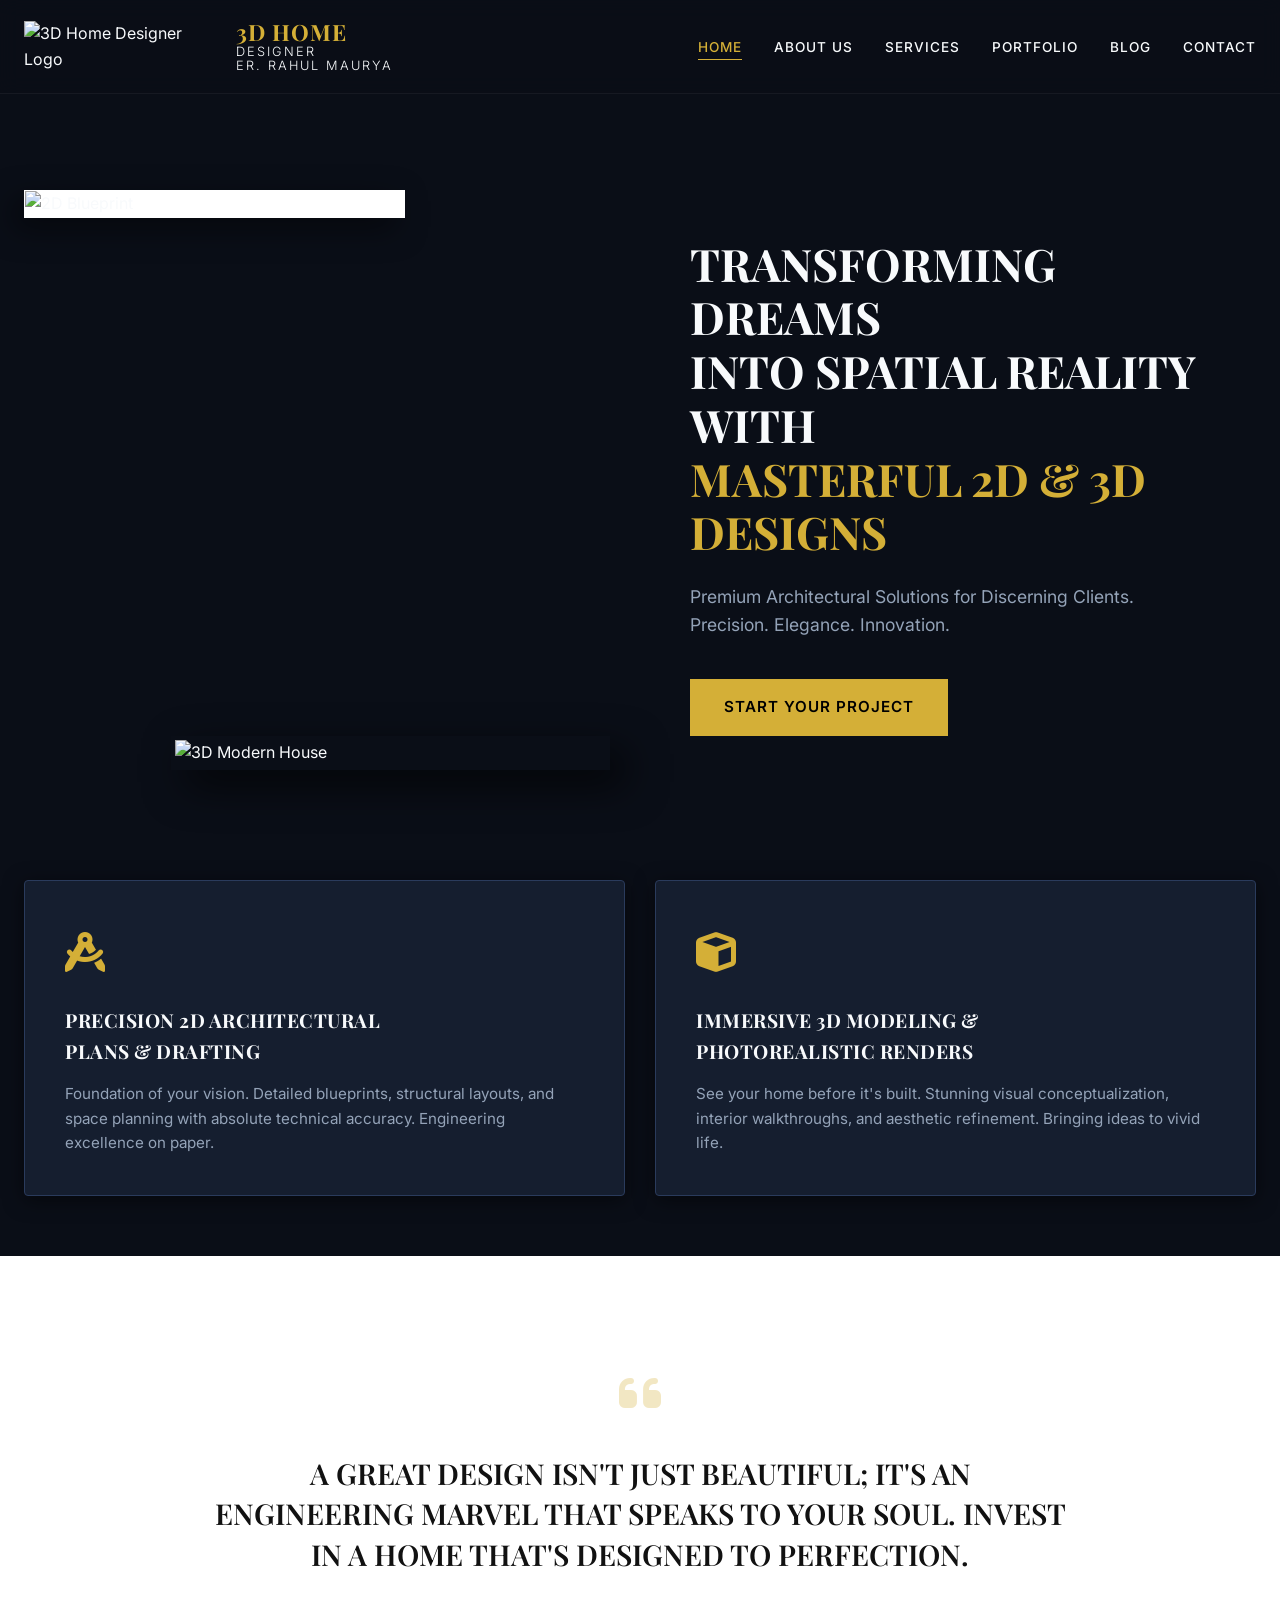
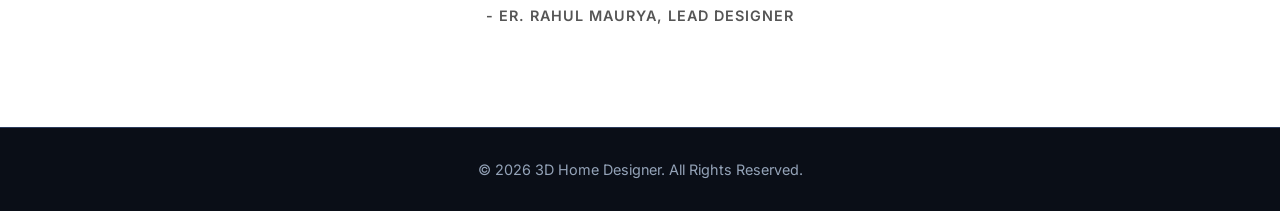
==== index.html @ 11d0a548 "Add files via upload" ====
<!DOCTYPE html>
<html lang="en">
<head>
    <meta charset="UTF-8">
    <meta name="viewport" content="width=device-width, initial-scale=1.0">
    <title>3D Home Designer - Transforming Dreams Into Spatial Reality</title>
    <meta name="description" content="क्या आप नया घर बना रहे हैं? हमसे पाएं बेस्ट 2D Floor Plan और 3D Front Elevation Design।">
    <meta name="keywords" content="Home Design, 2D House Map, 3D Building Design, Makan ka Naksha, Ghar ka Design">
    <!-- Fonts -->
    <link rel="preconnect" href="https://fonts.googleapis.com">
    <link rel="preconnect" href="https://fonts.gstatic.com" crossorigin>
    <link href="https://fonts.googleapis.com/css2?family=Inter:wght@300;400;500&family=Playfair+Display:wght@400;600;700&display=swap" rel="stylesheet">
    <!-- FontAwesome for Icons -->
    <link rel="stylesheet" href="https://cdnjs.cloudflare.com/ajax/libs/font-awesome/6.4.0/css/all.min.css">
    <!-- CSS -->
    <link rel="stylesheet" href="style.css">
</head>
<body>

    <!-- Header -->
    <header class="header">
        <div class="container header-container">
            <div class="logo">
                <img src="images/logo.png" alt="3D Home Designer Logo" class="custom-logo">
                <div class="logo-text">
                    <span class="logo-title">3D HOME</span>
                    <span class="logo-subtitle">DESIGNER</span>
                    <span class="logo-subtitle">ER. RAHUL MAURYA</span>
                </div>
            </div>
            
            <nav class="navbar">
                <ul class="nav-links">
                    <li><a href="#" class="active">HOME</a></li>
                    <li><a href="about.html">ABOUT US</a></li>
                    <li><a href="services.html">SERVICES</a></li>
                    <li><a href="#">PORTFOLIO</a></li>
                    <li><a href="#">BLOG</a></li>
                    <li><a href="contact.html">CONTACT</a></li>
                </ul>
            </nav>
            
            <!-- Mobile Menu Toggle -->
            <div class="mobile-menu-btn">
                <i class="fa-solid fa-bars"></i>
            </div>
        </div>
    </header>

    <!-- Main Hero Section -->
    <main class="hero-section">
        <div class="container hero-container">
            
            <!-- Left Side: Images -->
            <div class="hero-images animate-on-scroll slide-up">
                <div class="image-collage">
                    <img src="images/2d_blueprint.png" alt="2D Blueprint" class="img-2d">
                    <img src="images/3d_render.png" alt="3D Modern House" class="img-3d">
                </div>
            </div>

            <!-- Right Side: Content -->
            <div class="hero-content animate-on-scroll fade-in">
                <h1 class="hero-title">
                    TRANSFORMING DREAMS<br>
                    INTO SPATIAL REALITY WITH<br>
                    <span class="gold-text">MASTERFUL 2D & 3D DESIGNS</span>
                </h1>
                <p class="hero-subtitle">
                    Premium Architectural Solutions for Discerning Clients.<br>
                    Precision. Elegance. Innovation.
                </p>
                <a href="start-project.html" class="btn btn-primary neon-hover">START YOUR PROJECT</a>
            </div>
            
        </div>
    </main>

    <!-- Features Section -->
    <section class="features-section">
        <div class="container features-container">
            
            <!-- Feature Card 1 -->
            <div class="feature-card dark-card neon-border animate-on-scroll slide-up" style="transition-delay: 0.1s;">
                <div class="card-icon">
                    <i class="fa-solid fa-compass-drafting"></i>
                </div>
                <h3 class="card-title">PRECISION 2D ARCHITECTURAL<br>PLANS & DRAFTING</h3>
                <p class="card-desc">
                    Foundation of your vision. Detailed blueprints, structural layouts, and space planning with absolute technical accuracy. Engineering excellence on paper.
                </p>
            </div>

            <!-- Feature Card 2 -->
            <div class="feature-card dark-card neon-border animate-on-scroll slide-up" style="transition-delay: 0.3s;">
                <div class="card-icon">
                    <i class="fa-solid fa-cube"></i>
                </div>
                <h3 class="card-title">IMMERSIVE 3D MODELING &<br>PHOTOREALISTIC RENDERS</h3>
                <p class="card-desc">
                    See your home before it's built. Stunning visual conceptualization, interior walkthroughs, and aesthetic refinement. Bringing ideas to vivid life.
                </p>
            </div>

        </div>
    </section>

    <!-- Testimonial Section -->
    <section class="testimonial-section animate-on-scroll fade-in">
        <div class="container testimonial-container">
            <div class="quote-icon">
                <i class="fa-solid fa-quote-left"></i>
            </div>
            <blockquote class="testimonial-text">
                A GREAT DESIGN ISN'T JUST BEAUTIFUL; IT'S AN ENGINEERING MARVEL THAT SPEAKS TO YOUR SOUL. INVEST IN A HOME THAT'S DESIGNED TO PERFECTION.
            </blockquote>
            <p class="testimonial-author">- Er. Rahul Maurya, Lead Designer</p>
        </div>
    </section>

    <!-- Footer -->
    <footer class="footer">
        <div class="container">
            <p>&copy; 2026 3D Home Designer. All Rights Reserved.</p>
        </div>
    </footer>

    <!-- Scripts -->
    <script src="script.js"></script>
</body>
</html>
---- style.css ----
:root {
    --color-bg-dark: #0a0e17; /* Very dark slate blue/black */
    --color-bg-light: #ffffff;
    --color-primary: #d4af37; /* Gold/Sand color */
    --color-primary-glow: rgba(212, 175, 55, 0.5);
    --color-text-main: #f8fafc;
    --color-text-muted: #94a3b8;
    --color-card-bg: #151e2f; /* Slightly lighter than bg */
    --color-card-border: #2a3b5c;

    --font-heading: 'Playfair Display', serif;
    --font-body: 'Inter', sans-serif;
    
    --transition-smooth: all 0.4s cubic-bezier(0.25, 0.46, 0.45, 0.94);
}

* {
    margin: 0;
    padding: 0;
    box-sizing: border-box;
}

body {
    font-family: var(--font-body);
    background-color: var(--color-bg-dark);
    color: var(--color-text-main);
    line-height: 1.6;
    overflow-x: hidden;
}

/* Utilities */
.container {
    max-width: 1280px;
    margin: 0 auto;
    padding: 0 24px;
}

.gold-text {
    color: var(--color-primary);
}

a {
    text-decoration: none;
    color: inherit;
}

/* Typography */
h1, h2, h3, .logo-title {
    font-family: var(--font-heading);
}

/* Buttons with Neon Effect */
.btn {
    display: inline-block;
    padding: 14px 32px;
    font-family: var(--font-body);
    font-weight: 600;
    font-size: 0.95rem;
    letter-spacing: 1px;
    border: 2px solid transparent;
    cursor: pointer;
    transition: var(--transition-smooth);
    position: relative;
    overflow: hidden;
    z-index: 1;
}

.btn-primary {
    background-color: var(--color-primary);
    color: #000;
    border-color: var(--color-primary);
}

.neon-hover:hover {
    background-color: transparent;
    color: var(--color-primary);
    box-shadow: 0 0 15px var(--color-primary-glow), inset 0 0 10px var(--color-primary-glow);
    text-shadow: 0 0 5px var(--color-primary-glow);
}

/* Header */
.header {
    position: fixed;
    top: 0;
    left: 0;
    width: 100%;
    padding: 20px 0;
    background: rgba(10, 14, 23, 0.9);
    backdrop-filter: blur(10px);
    z-index: 1000;
    border-bottom: 1px solid rgba(255,255,255,0.05);
}

.header-container {
    display: flex;
    justify-content: space-between;
    align-items: center;
}

.logo {
    display: flex;
    align-items: center;
    gap: 12px;
}

.custom-logo {
    height: 50px; /* Made the logo slightly bigger */
    width: auto;
    max-width: 200px;
    object-fit: contain;
}

.logo-text {
    display: flex;
    flex-direction: column;
    line-height: 1.1;
}

.logo-title {
    font-size: 1.4rem;
    font-weight: 700;
    letter-spacing: 1px;
    color: var(--color-primary);
}

.logo-subtitle {
    font-size: 0.8rem;
    font-weight: 300;
    letter-spacing: 2px;
    color: var(--color-text-main);
}


.nav-links {
    display: flex;
    list-style: none;
    gap: 32px;
}

.nav-links a {
    font-size: 0.85rem;
    font-weight: 500;
    letter-spacing: 1px;
    text-transform: uppercase;
    color: var(--color-text-main);
    transition: var(--transition-smooth);
    position: relative;
}

.nav-links a:hover, .nav-links a.active {
    color: var(--color-primary);
}

.nav-links a::after {
    content: '';
    position: absolute;
    bottom: -5px;
    left: 0;
    width: 0;
    height: 1px;
    background-color: var(--color-primary);
    transition: var(--transition-smooth);
}

.nav-links a:hover::after, .nav-links a.active::after {
    width: 100%;
}

.mobile-menu-btn {
    display: none;
    font-size: 1.5rem;
    color: var(--color-text-main);
    cursor: pointer;
}

/* Hero Section */
.hero-section {
    padding-top: 140px;
    padding-bottom: 60px;
    min-height: 100vh;
    display: flex;
    align-items: center;
}

.hero-container {
    display: grid;
    grid-template-columns: 1fr 1fr;
    gap: 60px;
    align-items: center;
}

.image-collage {
    position: relative;
    width: 100%;
    height: 600px;
}

.img-2d {
    position: absolute;
    top: 0;
    left: 0;
    width: 65%;
    height: auto;
    z-index: 1;
    border: 1px solid rgba(255,255,255,0.1);
    box-shadow: -10px 10px 30px rgba(0,0,0,0.5);
    background: #fff; /* Since blueprint is white bg */
}

.img-3d {
    position: absolute;
    bottom: 20px;
    right: 0;
    width: 75%;
    height: auto;
    z-index: 2;
    border: 4px solid var(--color-bg-dark);
    box-shadow: 15px 15px 40px rgba(0,0,0,0.7);
    transition: var(--transition-smooth);
}

.image-collage:hover .img-3d {
    transform: scale(1.03) translate(-10px, -10px);
    box-shadow: 20px 20px 50px rgba(0,0,0,0.8), 0 0 20px rgba(212, 175, 55, 0.2);
}

.hero-content {
    padding-left: 20px;
}

.hero-title {
    font-size: 2.8rem;
    line-height: 1.2;
    margin-bottom: 24px;
    text-transform: uppercase;
}

.hero-subtitle {
    font-size: 1.1rem;
    color: var(--color-text-muted);
    margin-bottom: 40px;
    max-width: 90%;
}

/* Features Section */
.features-section {
    padding: 60px 0;
    position: relative;
    z-index: 10;
    margin-top: -80px; /* Overlap hero slightly */
}

.features-container {
    display: grid;
    grid-template-columns: 1fr 1fr;
    gap: 30px;
}

.dark-card {
    background: var(--color-card-bg);
    border: 1px solid var(--color-card-border);
    padding: 40px;
    border-radius: 4px;
    transition: var(--transition-smooth);
    position: relative;
    overflow: hidden;
}

.neon-border {
    /* Subtle glow by default */
    box-shadow: 0 4px 20px rgba(0,0,0,0.5);
}

.neon-border:hover {
    border-color: var(--color-primary);
    box-shadow: 0 0 20px var(--color-primary-glow), inset 0 0 10px rgba(212, 175, 55, 0.1);
    transform: translateY(-5px);
}

.card-icon {
    font-size: 2.5rem;
    color: var(--color-primary);
    margin-bottom: 20px;
}

.card-title {
    font-size: 1.2rem;
    margin-bottom: 16px;
    letter-spacing: 0.5px;
}

.card-desc {
    font-size: 0.95rem;
    color: var(--color-text-muted);
}

/* Testimonial Section - Light Theme Area as per image */
.testimonial-section {
    background-color: var(--color-bg-light);
    color: #111;
    padding: 100px 0;
    text-align: center;
    position: relative;
}

.testimonial-container {
    max-width: 900px;
    margin: 0 auto;
}

.quote-icon {
    font-size: 3rem;
    color: rgba(212, 175, 55, 0.3); /* Faded gold */
    margin-bottom: 20px;
}

.testimonial-text {
    font-family: var(--font-heading);
    font-size: 1.8rem;
    font-weight: 600;
    line-height: 1.4;
    margin-bottom: 30px;
}

.testimonial-author {
    font-family: var(--font-body);
    font-weight: 600;
    color: #555;
    text-transform: uppercase;
    letter-spacing: 1px;
    font-size: 0.9rem;
}

/* Footer */
.footer {
    background: var(--color-bg-dark);
    border-top: 1px solid var(--color-card-border);
    padding: 30px 0;
    text-align: center;
    color: var(--color-text-muted);
    font-size: 0.9rem;
}

/* Animations */
.animate-on-scroll {
    opacity: 0;
    visibility: hidden;
    transition: var(--transition-smooth);
}

.fade-in {
    transform: translateY(0);
}

.slide-up {
    transform: translateY(40px);
}

.is-visible {
    opacity: 1;
    visibility: visible;
    transform: translateY(0);
}

/* Responsive */
@media (max-width: 1024px) {
    .hero-container {
        grid-template-columns: 1fr;
        gap: 40px;
    }
    
    .hero-content {
        padding-left: 0;
        text-align: center;
    }
    
    .hero-title {
        font-size: 2.2rem;
    }
    
    .hero-subtitle {
        margin: 0 auto 30px auto;
    }
    
    .image-collage {
        height: 500px;
        max-width: 800px;
        margin: 0 auto;
    }
    
    .features-section {
        margin-top: 40px;
    }
}

@media (max-width: 768px) {
    .nav-links {
        display: none; /* Hide on mobile initially */
        position: absolute;
        top: 100%;
        left: 0;
        width: 100%;
        background: var(--color-bg-dark);
        flex-direction: column;
        align-items: center;
        padding: 20px 0;
        gap: 20px;
        border-bottom: 1px solid var(--color-card-border);
    }
    
    .nav-links.active {
        display: flex;
    }
    
    .mobile-menu-btn {
        display: block;
    }
    
    .features-container {
        grid-template-columns: 1fr;
    }
    
    .image-collage {
        height: 350px;
    }
    
    .img-2d {
        width: 80%;
    }
    
    .img-3d {
        width: 90%;
    }
    
    .testimonial-text {
        font-size: 1.4rem;
    }
}

/* Start Project Page Styles */
.page-section {
    padding-top: 140px;
    padding-bottom: 80px;
    min-height: 100vh;
}

.project-container {
    display: grid;
    grid-template-columns: 1fr 1.2fr;
    gap: 60px;
}

/* Left Info Section */
.page-title {
    font-size: 3rem;
    line-height: 1.1;
    margin-bottom: 20px;
}

.page-subtitle {
    font-size: 1.1rem;
    color: var(--color-text-muted);
    margin-bottom: 40px;
}

.trust-points {
    display: flex;
    flex-direction: column;
    gap: 30px;
}

.trust-point {
    display: flex;
    gap: 20px;
    align-items: flex-start;
}

.trust-point i {
    font-size: 2rem;
    color: var(--color-primary);
    background: rgba(212, 175, 55, 0.1);
    padding: 15px;
    border-radius: 50%;
    border: 1px solid rgba(212, 175, 55, 0.3);
}

.trust-point h4 {
    font-family: var(--font-heading);
    font-size: 1.3rem;
    margin-bottom: 5px;
}

.trust-point p {
    color: var(--color-text-muted);
    font-size: 0.95rem;
}

/* Form Styles */
.project-form-wrapper {
    position: relative;
}

.multi-neon-border {
    position: relative;
    padding: 3px;
    border-radius: 12px;
    background: linear-gradient(45deg, #ff007f, #7f00ff, #00d2ff, #3a7bd5);
    background-size: 400% 400%;
    animation: gradientBG 10s ease infinite;
    box-shadow: 0 0 20px rgba(127, 0, 255, 0.4), 0 0 40px rgba(0, 210, 255, 0.2);
}

@keyframes gradientBG {
    0% { background-position: 0% 50%; }
    50% { background-position: 100% 50%; }
    100% { background-position: 0% 50%; }
}

.project-form {
    background: var(--color-bg-dark);
    padding: 40px;
    border-radius: 10px;
}

.form-heading {
    font-size: 1.8rem;
    margin-bottom: 30px;
    color: var(--color-primary);
    text-align: center;
}

.sub-heading {
    font-size: 1.2rem;
    margin: 25px 0 15px 0;
    color: #fff;
    border-bottom: 1px solid var(--color-card-border);
    padding-bottom: 10px;
}

.form-row {
    display: grid;
    grid-template-columns: 1fr 1fr;
    gap: 20px;
    margin-bottom: 20px;
}

.form-group {
    display: flex;
    flex-direction: column;
    gap: 8px;
    margin-bottom: 20px;
}

.form-row .form-group {
    margin-bottom: 0;
}

label {
    font-size: 0.9rem;
    font-weight: 500;
    color: var(--color-text-muted);
}

input, select, textarea {
    width: 100%;
    padding: 12px 15px;
    background: var(--color-card-bg);
    border: 1px solid var(--color-card-border);
    border-radius: 6px;
    color: #fff;
    font-family: var(--font-body);
    font-size: 1rem;
    transition: var(--transition-smooth);
    outline: none;
}

input:focus, select:focus, textarea:focus {
    border-color: var(--color-primary);
    box-shadow: 0 0 10px var(--color-primary-glow);
}

select {
    cursor: pointer;
    appearance: none;
    background-image: url("data:image/svg+xml;charset=UTF-8,%3csvg xmlns='http://www.w3.org/2000/svg' viewBox='0 0 24 24' fill='none' stroke='%2394a3b8' stroke-width='2' stroke-linecap='round' stroke-linejoin='round'%3e%3cpolyline points='6 9 12 15 18 9'%3e%3c/polyline%3e%3c/svg%3e");
    background-repeat: no-repeat;
    background-position: right 15px center;
    background-size: 15px;
}

select option {
    background: var(--color-card-bg);
    color: #fff;
}

.btn-submit {
    width: 100%;
    background: #25D366; /* WhatsApp Green */
    color: #fff;
    border-color: #25D366;
    font-size: 1.1rem;
    padding: 16px;
    border-radius: 6px;
    display: flex;
    align-items: center;
    justify-content: center;
    gap: 10px;
    margin-top: 20px;
}

.btn-submit.neon-hover:hover {
    background: transparent;
    color: #25D366;
    box-shadow: 0 0 20px rgba(37, 211, 102, 0.6), inset 0 0 10px rgba(37, 211, 102, 0.2);
    border-color: #25D366;
}

@media (max-width: 900px) {
    .project-container {
        grid-template-columns: 1fr;
    }
    
    .form-row {
        grid-template-columns: 1fr;
        gap: 0;
    }
    
    .form-row .form-group {
        margin-bottom: 20px;
    }
}

/* Professional Enhancements Styles */
.form-hint {
    font-size: 0.8rem;
    color: var(--color-primary);
    margin-top: 5px;
    font-style: italic;
    opacity: 0.8;
}

.checkbox-group {
    flex-direction: row !important;
    align-items: flex-start;
    gap: 12px !important;
    background: rgba(255,255,255,0.03);
    padding: 15px;
    border-radius: 6px;
    border: 1px dashed var(--color-card-border);
}

.checkbox-group input[type="checkbox"] {
    width: auto;
    margin-top: 4px;
    cursor: pointer;
    accent-color: var(--color-primary);
}

.checkbox-group label {
    font-size: 0.85rem;
    line-height: 1.4;
    cursor: pointer;
}

.btn-submit:disabled {
    opacity: 0.7;
    cursor: not-allowed;
    background: #1e9e4d;
    box-shadow: none;
}

.how-it-works-container {
    margin-top: 80px;
    text-align: center;
}

.hiw-title {
    font-family: var(--font-heading);
    font-size: 2rem;
    margin-bottom: 40px;
    letter-spacing: 2px;
    color: var(--color-primary);
}

.hiw-steps {
    display: grid;
    grid-template-columns: repeat(3, 1fr);
    gap: 30px;
}

.hiw-step {
    background: var(--color-card-bg);
    padding: 30px;
    border-radius: 8px;
    border: 1px solid var(--color-card-border);
    position: relative;
    transition: var(--transition-smooth);
}

.hiw-step:hover {
    transform: translateY(-10px);
    border-color: var(--color-primary);
    box-shadow: 0 10px 30px rgba(0,0,0,0.5);
}

.step-number {
    width: 40px;
    height: 40px;
    background: var(--color-primary);
    color: #000;
    border-radius: 50%;
    display: flex;
    align-items: center;
    justify-content: center;
    font-weight: bold;
    font-size: 1.2rem;
    margin: 0 auto 20px auto;
}

.hiw-step h4 {
    font-size: 1.2rem;
    margin-bottom: 10px;
}

.hiw-step p {
    color: var(--color-text-muted);
    font-size: 0.95rem;
}

@media (max-width: 768px) {
    .hiw-steps {
        grid-template-columns: 1fr;
    }
}

/* About Us Page Styles */
.about-section {
    position: relative;
    z-index: 10;
}

.text-center {
    text-align: center;
}

.trust-grid {
    display: grid;
    grid-template-columns: repeat(3, 1fr);
    gap: 30px;
    margin-top: 40px;
}

.trust-card {
    background: var(--color-card-bg);
    padding: 35px 30px;
    border-radius: 12px;
    border: 1px solid var(--color-card-border);
    position: relative;
    transition: var(--transition-smooth);
    z-index: 1;
    overflow: hidden;
}

.trust-card i {
    font-size: 2.5rem;
    color: var(--color-primary);
    margin-bottom: 20px;
    display: inline-block;
    transition: transform 0.4s ease;
}

.trust-card h3 {
    font-family: var(--font-heading);
    font-size: 1.3rem;
    margin-bottom: 15px;
    color: #fff;
    letter-spacing: 0.5px;
}

.trust-card p {
    color: var(--color-text-muted);
    font-size: 0.95rem;
    line-height: 1.6;
}

/* Neon Glow Card Effect */
.neon-glow-card::before {
    content: '';
    position: absolute;
    top: -2px; left: -2px; right: -2px; bottom: -2px;
    background: linear-gradient(45deg, #ff007f, #d4af37, #00d2ff, #7f00ff);
    z-index: -1;
    border-radius: 14px;
    background-size: 400%;
    opacity: 0;
    transition: opacity 0.5s ease;
}

.neon-glow-card:hover {
    transform: translateY(-8px);
    border-color: transparent;
}

.neon-glow-card:hover::before {
    opacity: 1;
    animation: gradientGlow 3s linear infinite;
}

.neon-glow-card:hover i {
    transform: scale(1.1) rotate(5deg);
    color: #fff;
    text-shadow: 0 0 10px rgba(255,255,255,0.5);
}

@keyframes gradientGlow {
    0% { background-position: 0% 50%; }
    50% { background-position: 100% 50%; }
    100% { background-position: 0% 50%; }
}

@media (max-width: 1024px) {
    .trust-grid {
        grid-template-columns: repeat(2, 1fr);
    }
}

@media (max-width: 600px) {
    .trust-grid {
        grid-template-columns: 1fr;
    }
}
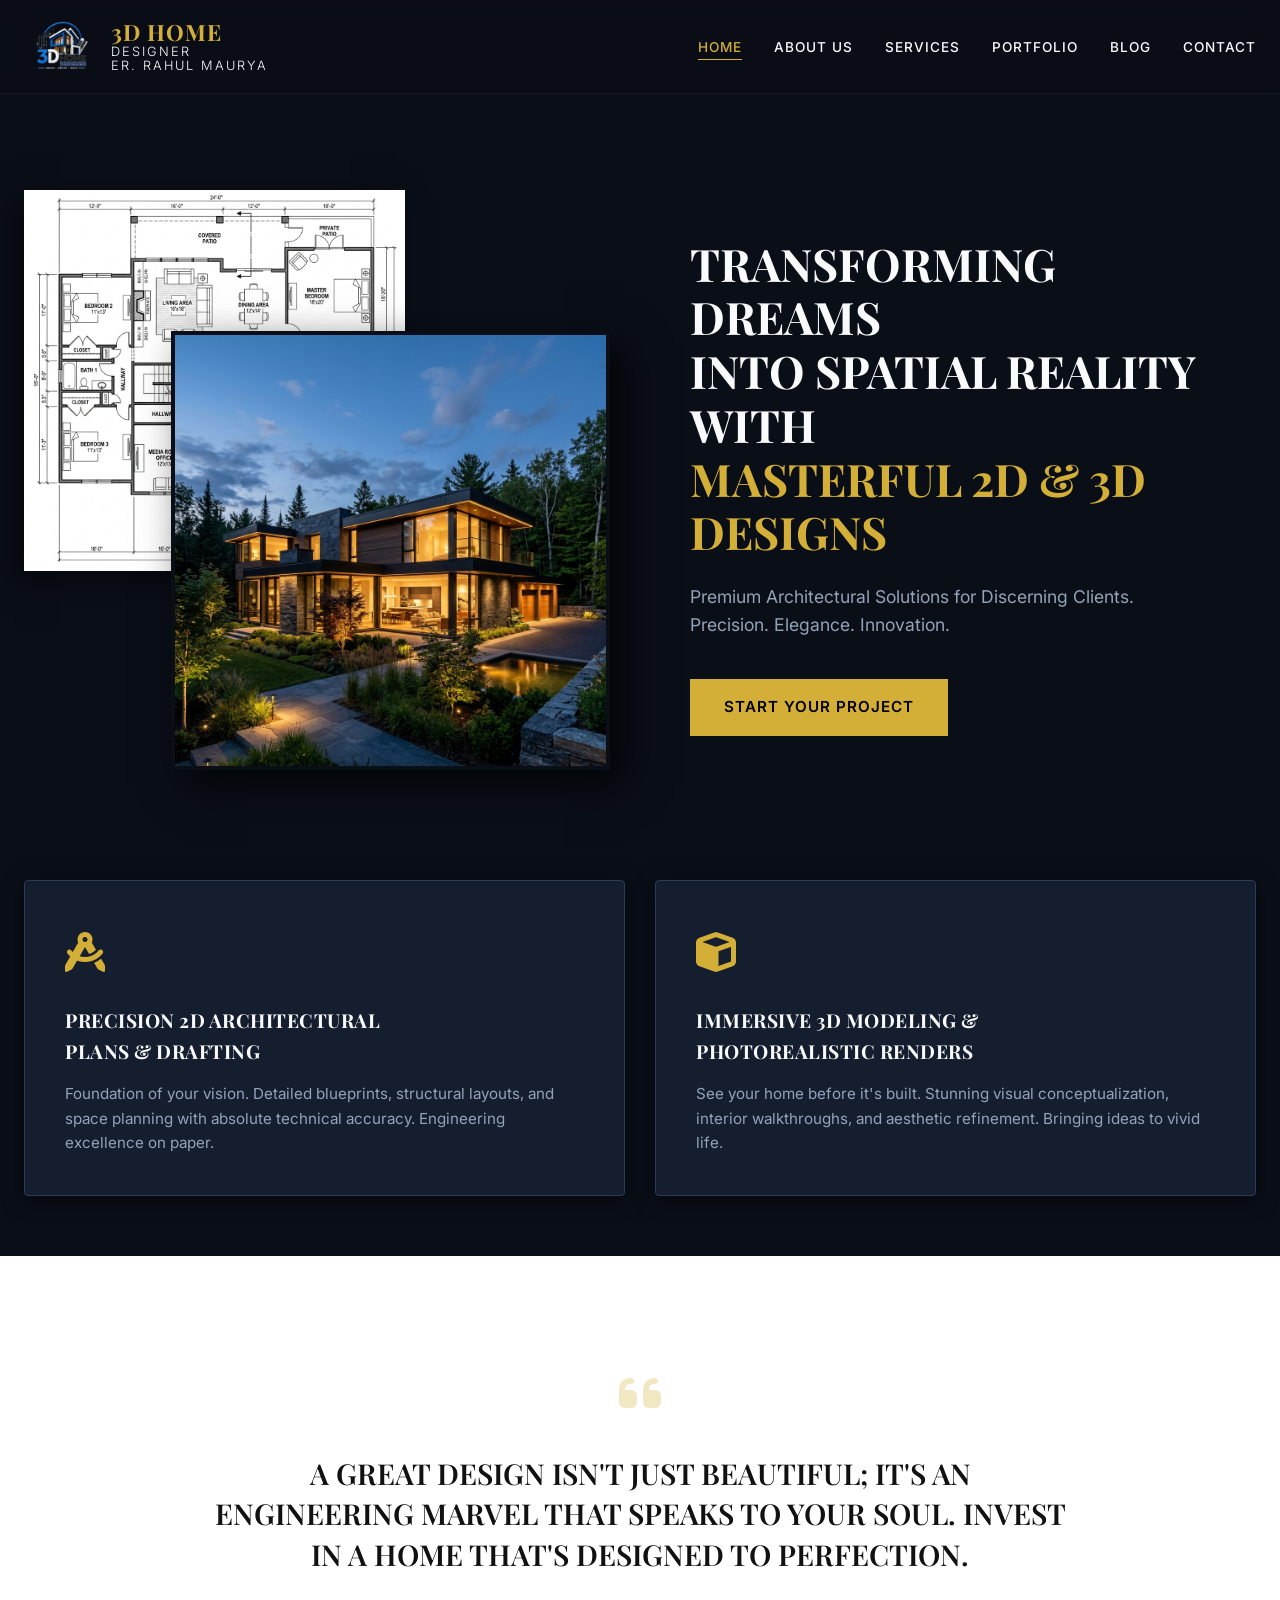
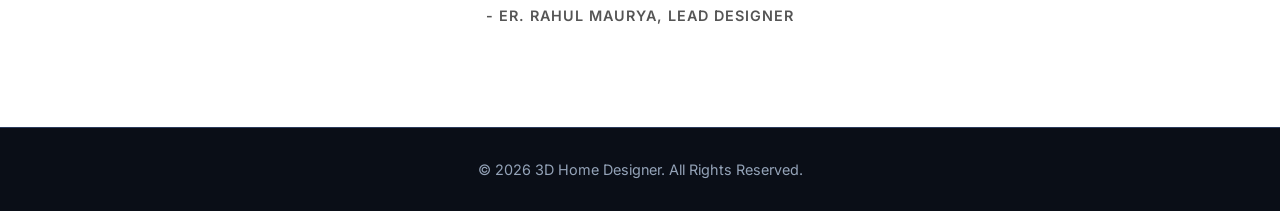
==== commit 49210cbb: "Add files via upload" ====
--- a/index.html
+++ b/index.html
@@ -21,7 +21,7 @@
     <header class="header">
         <div class="container header-container">
             <div class="logo">
-                <img src="images/logo.png" alt="3D Home Designer Logo" class="custom-logo">
+                <img src="logo.png" alt="3D Home Designer Logo" class="custom-logo">
                 <div class="logo-text">
                     <span class="logo-title">3D HOME</span>
                     <span class="logo-subtitle">DESIGNER</span>
@@ -54,8 +54,8 @@
             <!-- Left Side: Images -->
             <div class="hero-images animate-on-scroll slide-up">
                 <div class="image-collage">
-                    <img src="images/2d_blueprint.png" alt="2D Blueprint" class="img-2d">
-                    <img src="images/3d_render.png" alt="3D Modern House" class="img-3d">
+                    <img src="2d_blueprint.png" alt="2D Blueprint" class="img-2d">
+                    <img src="3d_render.png" alt="3D Modern House" class="img-3d">
                 </div>
             </div>
 
